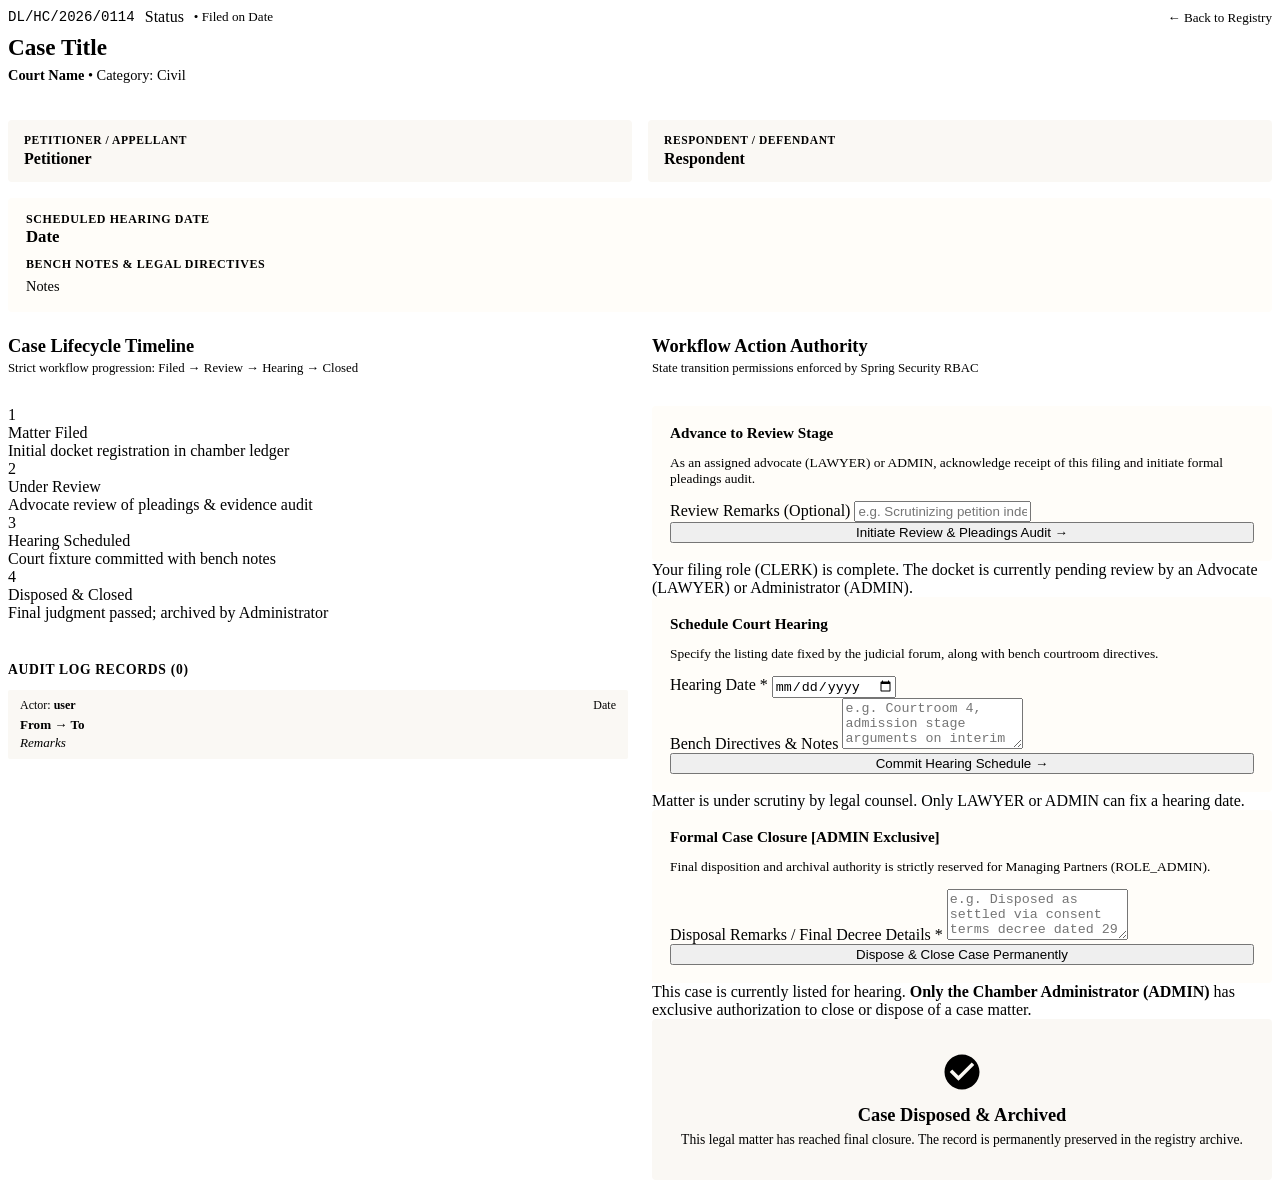
==== src/main/resources/templates/detail.html @ d29c5463 "feat(web): implement CaseController, DashboardController, and bespoke legal Thymeleaf templates" ====
<!DOCTYPE html>
<html xmlns:th="http://www.thymeleaf.org" xmlns:sec="http://www.thymeleaf.org/extras/spring-security" lang="en">
<head th:replace="~{fragments/layout :: head(${caseItem.caseNumber} + ' Detail')}"></head>
<body>

<div class="app-layout">
    <!-- Left Sidebar -->
    <div th:replace="~{fragments/layout :: sidebar(${activeNav})}"></div>

    <!-- Main Content -->
    <main class="main-content">
        <header th:replace="~{fragments/layout :: header('Case Dossier', 'Official Judicial Record & Proceedings Timeline')}"></header>

        <!-- Flash Alerts -->
        <div th:replace="~{fragments/layout :: alerts}"></div>

        <!-- Case Header Card -->
        <div class="card" style="margin-bottom: 24px;">
            <div style="display: flex; justify-content: space-between; align-items: flex-start; flex-wrap: wrap; gap: 16px;">
                <div>
                    <div style="display: flex; align-items: center; gap: 10px; margin-bottom: 8px;">
                        <span class="status-pill status-review" style="font-family: monospace; font-size: 0.88rem;" th:text="${caseItem.caseNumber}">DL/HC/2026/0114</span>
                        <span class="status-pill" th:classappend="${caseItem.status.badgeClass}" th:text="${caseItem.status.displayName}">Status</span>
                        <span style="font-size: 0.82rem; color: var(--text-muted);">&bull; Filed on <span th:text="${#temporals.format(caseItem.filedDate, 'dd MMMM yyyy')}">Date</span></span>
                    </div>
                    <h2 class="serif-heading" style="font-size: 1.45rem; margin: 0 0 6px 0;" th:text="${caseItem.title}">Case Title</h2>
                    <div style="font-size: 0.9rem; color: var(--text-muted);">
                        <strong style="color: var(--ink-navy);" th:text="${caseItem.courtName}">Court Name</strong>
                        &bull; Category: <span th:text="${caseItem.caseType.displayName}">Civil</span>
                    </div>
                </div>
                <div>
                    <a th:href="@{/cases}" class="btn btn-outline" style="font-size: 0.82rem;">
                        &larr; Back to Registry
                    </a>
                </div>
            </div>

            <!-- Parties Grid -->
            <div style="display: grid; grid-template-columns: repeat(auto-fit, minmax(280px, 1fr)); gap: 16px; margin-top: 20px; padding-top: 16px; border-top: 1px solid var(--border-color);">
                <div style="background-color: #FAF8F4; padding: 14px 16px; border: 1px solid var(--border-color); border-radius: 4px;">
                    <div style="font-size: 0.72rem; text-transform: uppercase; letter-spacing: 0.05em; color: var(--brass-gold); font-weight: 700;">Petitioner / Appellant</div>
                    <div style="font-size: 1rem; font-weight: 600; color: var(--ink-navy); margin-top: 4px;" th:text="${caseItem.petitionerName}">Petitioner</div>
                </div>
                <div style="background-color: #FAF8F4; padding: 14px 16px; border: 1px solid var(--border-color); border-radius: 4px;">
                    <div style="font-size: 0.72rem; text-transform: uppercase; letter-spacing: 0.05em; color: var(--oxblood-red); font-weight: 700;">Respondent / Defendant</div>
                    <div style="font-size: 1rem; font-weight: 600; color: var(--ink-navy); margin-top: 4px;" th:text="${caseItem.respondentName}">Respondent</div>
                </div>
            </div>

            <!-- Hearing & Bench Notes (if available) -->
            <div th:if="${caseItem.hearingDate != null or (caseItem.hearingNotes != null and !caseItem.hearingNotes.isEmpty())}"
                 style="margin-top: 16px; background-color: #FFFDF9; border: 1px solid var(--brass-gold); padding: 14px 18px; border-radius: 4px;">
                <div style="display: flex; gap: 24px; flex-wrap: wrap;">
                    <div th:if="${caseItem.hearingDate != null}">
                        <div style="font-size: 0.75rem; text-transform: uppercase; letter-spacing: 0.05em; color: var(--brass-gold); font-weight: 700;">Scheduled Hearing Date</div>
                        <div style="font-size: 1.05rem; font-weight: 600; color: var(--ink-navy);" th:text="${#temporals.format(caseItem.hearingDate, 'EEEE, dd MMMM yyyy')}">Date</div>
                    </div>
                </div>
                <div th:if="${caseItem.hearingNotes != null and !caseItem.hearingNotes.isEmpty()}" style="margin-top: 10px;">
                    <div style="font-size: 0.75rem; text-transform: uppercase; letter-spacing: 0.05em; color: var(--text-muted); font-weight: 700;">Bench Notes &amp; Legal Directives</div>
                    <p style="margin: 4px 0 0 0; font-size: 0.9rem; line-height: 1.5; color: var(--ink-navy);" th:text="${caseItem.hearingNotes}">Notes</p>
                </div>
            </div>
        </div>

        <div style="display: grid; grid-template-columns: repeat(auto-fit, minmax(320px, 1fr)); gap: 24px;">
            <!-- 4-Step Case Lifecycle Timeline -->
            <div class="card">
                <div class="card-header" style="border-bottom: 1px solid var(--border-color); padding-bottom: 12px; margin-bottom: 18px;">
                    <h3 class="serif-heading" style="font-size: 1.15rem; margin: 0;">Case Lifecycle Timeline</h3>
                    <p style="font-size: 0.8rem; color: var(--text-muted); margin: 4px 0 0 0;">Strict workflow progression: Filed &rarr; Review &rarr; Hearing &rarr; Closed</p>
                </div>

                <div class="workflow-stepper">
                    <!-- Step 1: FILED -->
                    <div class="workflow-step"
                         th:classappend="${caseItem.status.name() == 'FILED' ? 'step-current' : 'step-completed'}">
                        <div class="step-marker">1</div>
                        <div class="step-details">
                            <div class="step-title">Matter Filed</div>
                            <div class="step-meta">Initial docket registration in chamber ledger</div>
                        </div>
                    </div>

                    <!-- Step 2: UNDER_REVIEW -->
                    <div class="workflow-step"
                         th:classappend="${caseItem.status.name() == 'FILED' ? 'step-pending' : (caseItem.status.name() == 'UNDER_REVIEW' ? 'step-current' : 'step-completed')}">
                        <div class="step-marker">2</div>
                        <div class="step-details">
                            <div class="step-title">Under Review</div>
                            <div class="step-meta">Advocate review of pleadings &amp; evidence audit</div>
                        </div>
                    </div>

                    <!-- Step 3: HEARING_SCHEDULED -->
                    <div class="workflow-step"
                         th:classappend="${(caseItem.status.name() == 'FILED' or caseItem.status.name() == 'UNDER_REVIEW') ? 'step-pending' : (caseItem.status.name() == 'HEARING_SCHEDULED' ? 'step-current' : 'step-completed')}">
                        <div class="step-marker">3</div>
                        <div class="step-details">
                            <div class="step-title">Hearing Scheduled</div>
                            <div class="step-meta">Court fixture committed with bench notes</div>
                        </div>
                    </div>

                    <!-- Step 4: CLOSED -->
                    <div class="workflow-step"
                         th:classappend="${caseItem.status.name() == 'CLOSED' ? 'step-completed step-current' : 'step-pending'}">
                        <div class="step-marker">4</div>
                        <div class="step-details">
                            <div class="step-title">Disposed &amp; Closed</div>
                            <div class="step-meta">Final judgment passed; archived by Administrator</div>
                        </div>
                    </div>
                </div>

                <!-- Audit Log Entries -->
                <div style="margin-top: 24px; padding-top: 16px; border-top: 1px solid var(--border-color);">
                    <div style="font-size: 0.85rem; font-weight: 700; text-transform: uppercase; letter-spacing: 0.05em; color: var(--ink-navy); margin-bottom: 12px;">
                        Audit Log Records (<span th:text="${histories.size()}">0</span>)
                    </div>
                    <div style="display: grid; gap: 10px;">
                        <div th:each="h : ${histories}" style="font-size: 0.82rem; padding: 8px 12px; background: #FAF8F4; border-left: 3px solid var(--brass-gold); border-radius: 2px;">
                            <div style="display: flex; justify-content: space-between; color: var(--text-muted); font-size: 0.75rem;">
                                <span>Actor: <strong style="color: var(--ink-navy);" th:text="${h.changedBy}">user</strong></span>
                                <span th:text="${#temporals.format(h.changedAt, 'dd MMM yyyy HH:mm')}">Date</span>
                            </div>
                            <div style="margin-top: 4px; font-weight: 600; color: var(--ink-navy);">
                                <span th:if="${h.fromStatus != null}" th:text="${h.fromStatus.displayName} + ' &rarr; '">From &rarr; </span>
                                <span th:text="${h.toStatus.displayName}">To</span>
                            </div>
                            <div th:if="${h.remarks != null}" style="color: var(--text-dark); margin-top: 2px; font-style: italic;" th:text="${h.remarks}">Remarks</div>
                        </div>
                    </div>
                </div>
            </div>

            <!-- Role-Based Action Transition Panel -->
            <div class="card">
                <div class="card-header" style="border-bottom: 1px solid var(--border-color); padding-bottom: 12px; margin-bottom: 18px;">
                    <h3 class="serif-heading" style="font-size: 1.15rem; margin: 0;">Workflow Action Authority</h3>
                    <p style="font-size: 0.8rem; color: var(--text-muted); margin: 4px 0 0 0;">State transition permissions enforced by Spring Security RBAC</p>
                </div>

                <!-- State 1: FILED -> Can move to UNDER_REVIEW -->
                <div th:if="${caseItem.status.name() == 'FILED'}">
                    <div th:if="${isLawyer or isAdmin}" style="background-color: #FFFDF9; border: 1px solid var(--border-color); padding: 18px; border-radius: 4px;">
                        <h4 style="font-size: 0.95rem; margin: 0 0 8px 0; color: var(--ink-navy);">Advance to Review Stage</h4>
                        <p style="font-size: 0.84rem; color: var(--text-muted); margin-bottom: 14px;">
                            As an assigned advocate (LAWYER) or ADMIN, acknowledge receipt of this filing and initiate formal pleadings audit.
                        </p>
                        <form th:action="@{/cases/{id}/status(id=${caseItem.id})}" method="post">
                            <input type="hidden" th:name="${_csrf.parameterName}" th:value="${_csrf.token}"/>
                            <input type="hidden" name="targetStatus" value="UNDER_REVIEW"/>
                            <div class="form-group">
                                <label class="form-label">Review Remarks (Optional)</label>
                                <input type="text" name="remarks" class="form-control" placeholder="e.g. Scrutinizing petition index and authority list">
                            </div>
                            <button type="submit" class="btn btn-primary" style="width: 100%; justify-content: center;">
                                Initiate Review &amp; Pleadings Audit &rarr;
                            </button>
                        </form>
                    </div>

                    <div th:if="${isClerk and !isAdmin}" class="alert alert-info" style="margin: 0;">
                        <span>Your filing role (CLERK) is complete. The docket is currently pending review by an Advocate (LAWYER) or Administrator (ADMIN).</span>
                    </div>
                </div>

                <!-- State 2: UNDER_REVIEW -> Can move to HEARING_SCHEDULED -->
                <div th:if="${caseItem.status.name() == 'UNDER_REVIEW'}">
                    <div th:if="${isLawyer or isAdmin}" style="background-color: #FFFDF9; border: 1px solid var(--border-color); padding: 18px; border-radius: 4px;">
                        <h4 style="font-size: 0.95rem; margin: 0 0 8px 0; color: var(--ink-navy);">Schedule Court Hearing</h4>
                        <p style="font-size: 0.84rem; color: var(--text-muted); margin-bottom: 14px;">
                            Specify the listing date fixed by the judicial forum, along with bench courtroom directives.
                        </p>
                        <form th:action="@{/cases/{id}/status(id=${caseItem.id})}" method="post">
                            <input type="hidden" th:name="${_csrf.parameterName}" th:value="${_csrf.token}"/>
                            <input type="hidden" name="targetStatus" value="HEARING_SCHEDULED"/>
                            <div class="form-group">
                                <label class="form-label">Hearing Date *</label>
                                <input type="date" name="hearingDate" class="form-control" required>
                            </div>
                            <div class="form-group">
                                <label class="form-label">Bench Directives &amp; Notes</label>
                                <textarea name="hearingNotes" rows="3" class="form-control" placeholder="e.g. Courtroom 4, admission stage arguments on interim stay application."></textarea>
                            </div>
                            <button type="submit" class="btn btn-primary" style="width: 100%; justify-content: center;">
                                Commit Hearing Schedule &rarr;
                            </button>
                        </form>
                    </div>

                    <div th:if="${isClerk and !isAdmin}" class="alert alert-info" style="margin: 0;">
                        <span>Matter is under scrutiny by legal counsel. Only LAWYER or ADMIN can fix a hearing date.</span>
                    </div>
                </div>

                <!-- State 3: HEARING_SCHEDULED -> Only ADMIN can move to CLOSED -->
                <div th:if="${caseItem.status.name() == 'HEARING_SCHEDULED'}">
                    <div th:if="${isAdmin}" style="background-color: #FFFDF9; border: 1px solid var(--oxblood-red); padding: 18px; border-radius: 4px;">
                        <h4 style="font-size: 0.95rem; margin: 0 0 8px 0; color: var(--oxblood-red);">Formal Case Closure [ADMIN Exclusive]</h4>
                        <p style="font-size: 0.84rem; color: var(--text-muted); margin-bottom: 14px;">
                            Final disposition and archival authority is strictly reserved for Managing Partners (ROLE_ADMIN).
                        </p>
                        <form th:action="@{/cases/{id}/status(id=${caseItem.id})}" method="post">
                            <input type="hidden" th:name="${_csrf.parameterName}" th:value="${_csrf.token}"/>
                            <input type="hidden" name="targetStatus" value="CLOSED"/>
                            <div class="form-group">
                                <label class="form-label">Disposal Remarks / Final Decree Details *</label>
                                <textarea name="remarks" rows="3" class="form-control" placeholder="e.g. Disposed as settled via consent terms decree dated 29 Oct 2026." required></textarea>
                            </div>
                            <button type="submit" class="btn btn-danger" style="width: 100%; justify-content: center;">
                                Dispose &amp; Close Case Permanently
                            </button>
                        </form>
                    </div>

                    <div th:if="${!isAdmin}" class="alert alert-warning" style="margin: 0;">
                        <span>This case is currently listed for hearing. <strong>Only the Chamber Administrator (ADMIN)</strong> has exclusive authorization to close or dispose of a case matter.</span>
                    </div>
                </div>

                <!-- State 4: CLOSED -> Concluded -->
                <div th:if="${caseItem.status.name() == 'CLOSED'}" style="text-align: center; padding: 32px 16px; background-color: #FAF8F4; border-radius: 4px;">
                    <svg style="width: 42px; height: 42px; fill: var(--sage-green); margin-bottom: 8px;" viewBox="0 0 24 24">
                        <path d="M12 2C6.48 2 2 6.48 2 12S6.48 22 12 22 22 17.52 22 12 17.52 2 12 2ZM10 17L5 12L6.41 10.59L10 14.17L17.59 6.58L19 8L10 17Z"/>
                    </svg>
                    <h4 class="serif-heading" style="margin: 0; color: var(--ink-navy); font-size: 1.15rem;">Case Disposed &amp; Archived</h4>
                    <p style="font-size: 0.85rem; color: var(--text-muted); margin: 6px 0 0 0;">
                        This legal matter has reached final closure. The record is permanently preserved in the registry archive.
                    </p>
                </div>
            </div>
        </div>
    </main>
</div>

</body>
</html>
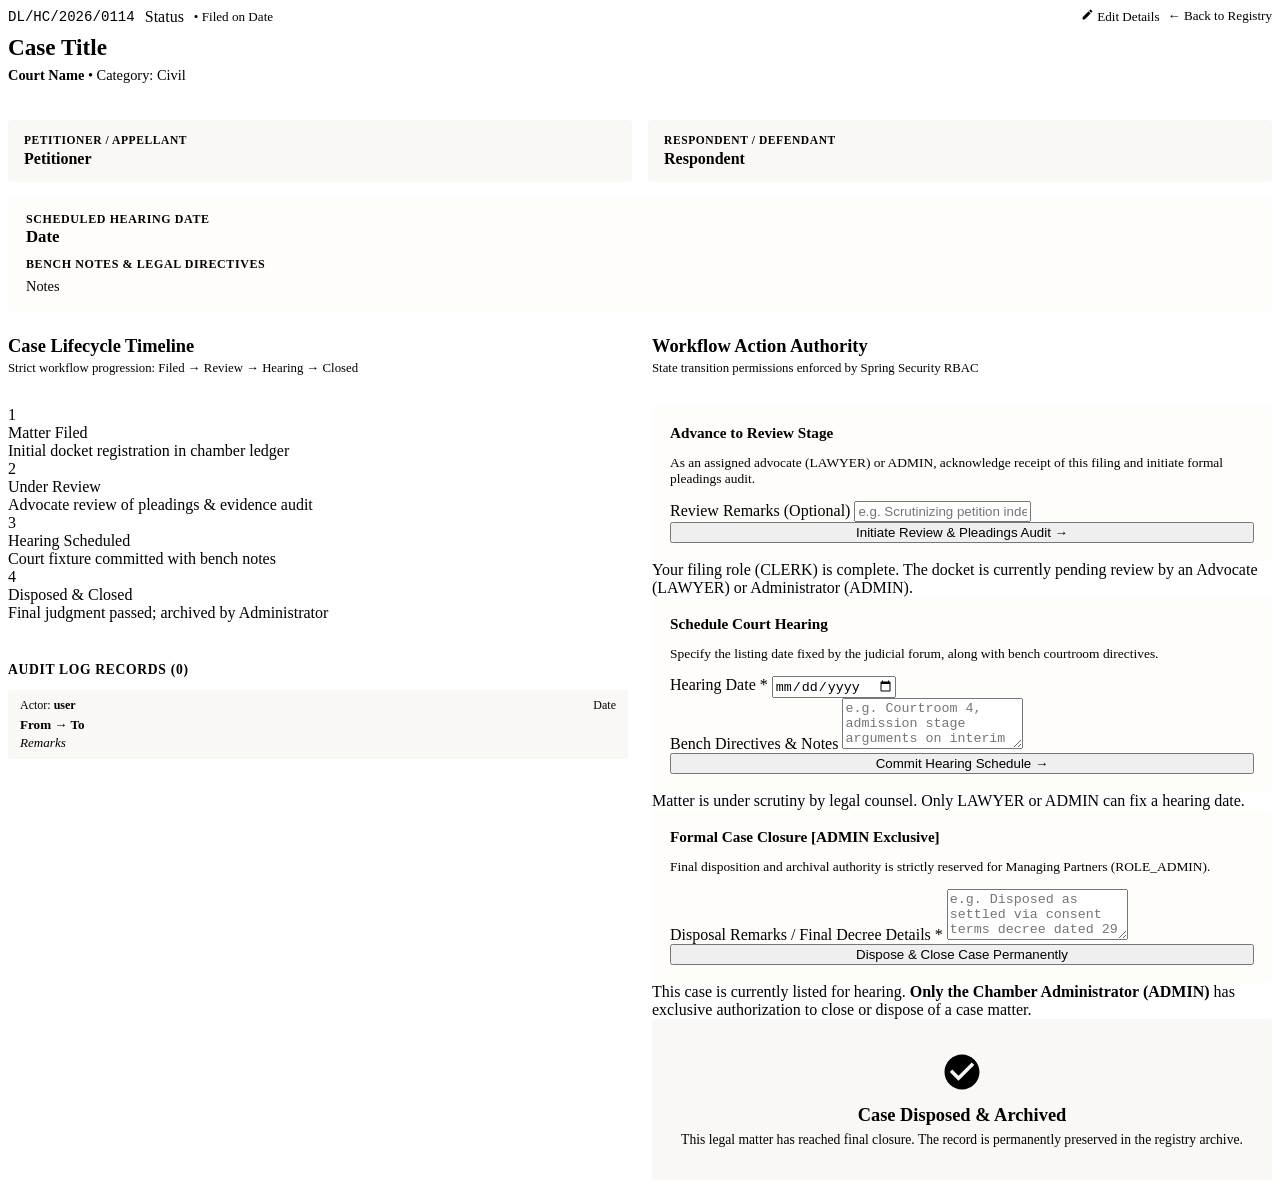
==== commit 575ba0cc: "feat(workflow): implement case editing, workflow state management, and test coverage" ====
--- a/src/main/resources/templates/detail.html
+++ b/src/main/resources/templates/detail.html
@@ -29,7 +29,15 @@
                         &bull; Category: <span th:text="${caseItem.caseType.displayName}">Civil</span>
                     </div>
                 </div>
-                <div>
+                <div style="display: flex; gap: 8px;">
+                    <a th:if="${(isLawyer or isAdmin) and caseItem.status.name() != 'CLOSED'}"
+                       th:href="@{/cases/{id}/edit(id=${caseItem.id})}"
+                       class="btn btn-outline" style="font-size: 0.82rem;">
+                        <svg style="width: 13px; height: 13px; fill: currentColor;" viewBox="0 0 24 24">
+                            <path d="M3 17.25V21H6.75L17.81 9.94L14.06 6.19L3 17.25ZM20.71 7.04C21.1 6.65 21.1 6.02 20.71 5.63L18.37 3.29C17.98 2.9 17.35 2.9 16.96 3.29L15.13 5.12L18.88 8.87L20.71 7.04Z"/>
+                        </svg>
+                        Edit Details
+                    </a>
                     <a th:href="@{/cases}" class="btn btn-outline" style="font-size: 0.82rem;">
                         &larr; Back to Registry
                     </a>
